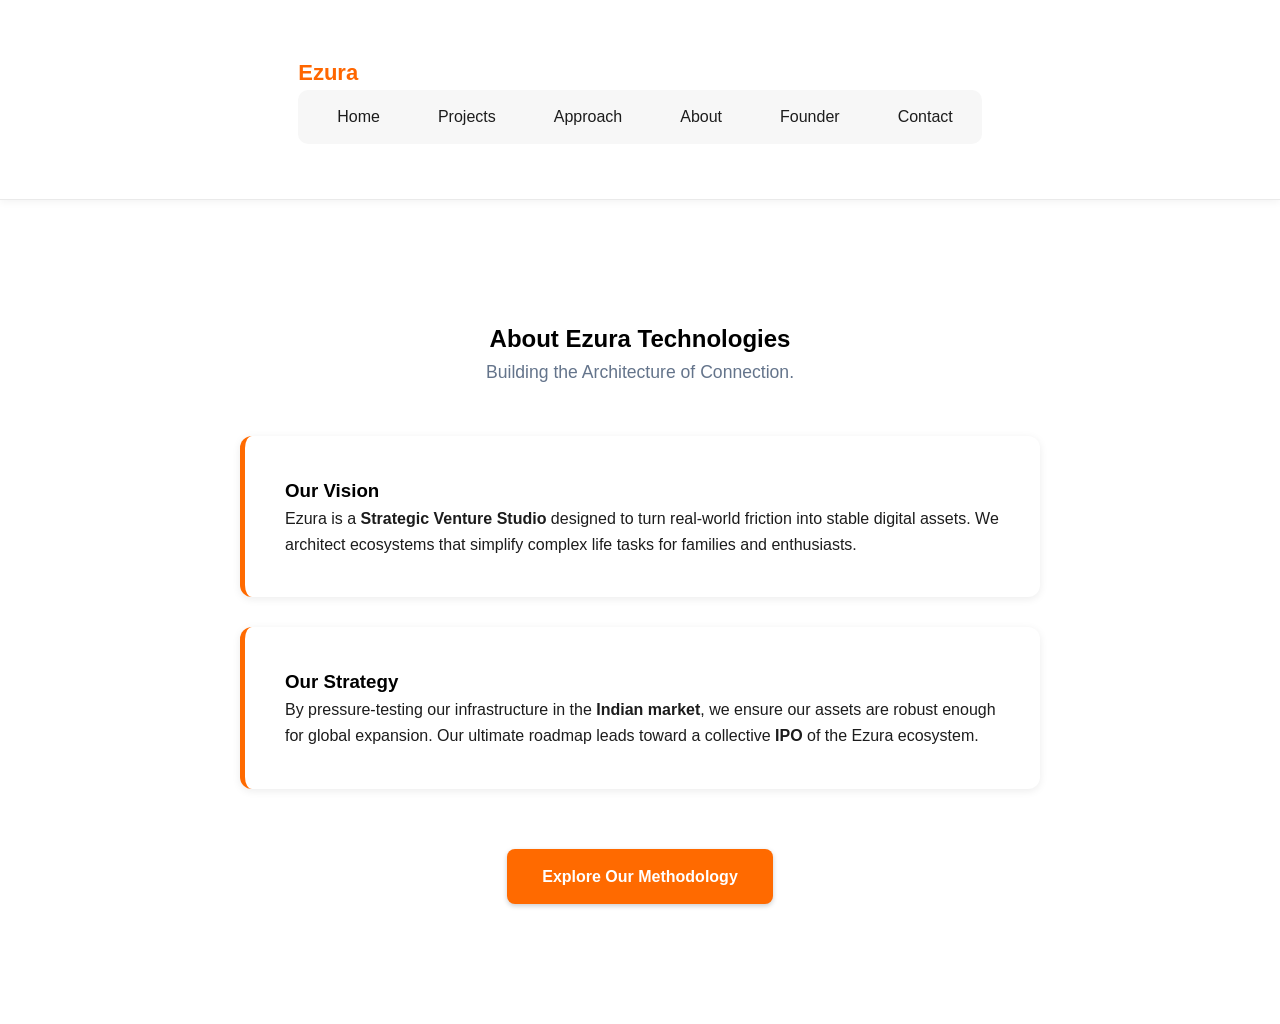
==== about.html @ c380993b "Add files via upload" ====
<!DOCTYPE html>
<html lang="en">
<head>
    <meta charset="UTF-8">
    <meta name="viewport" content="width=device-width, initial-scale=1.0">
    <title>About Ezura Technologies</title>
    <link rel="stylesheet" href="style.css">

    <link rel="icon" href="/ezura.ico" type="image/x-icon">
    <link rel="apple-touch-icon" sizes="180x180" href="/apple-touch-icon.png">
    <link rel="icon" type="image/png" sizes="32x32" href="/ezura-32x32.png">
    <link rel="icon" type="image/png" sizes="16x16" href="/ezura-16x16.png">
    <link rel="manifest" href="/site.webmanifest">

    <style>
        .brand-text { color: #000000 !important; font-weight: 700; }
        .about-section { padding: 80px 20px; background-color: #ffffff; text-align: center; }
        .subtitle { color: #64748b; font-size: 1.1rem; margin-bottom: 50px; }
        
        .about-content { max-width: 800px; margin: auto; text-align: left; }
        .about-card {
            background: #ffffff;
            padding: 40px;
            border-radius: 12px;
            box-shadow: 0 2px 8px rgba(0, 0, 0, 0.08); /* 2pt Shadow */
            border-left: 5px solid #ff6a00; /* Signature Orange Accent */
            margin-bottom: 30px;
        }

        .cta-button {
            display: inline-block;
            margin-top: 30px;
            padding: 15px 35px;
            background-color: #ff6a00 !important; 
            color: #ffffff !important; 
            text-decoration: none;
            border-radius: 8px; 
            font-weight: 700;
            transition: all 0.3s ease;
            box-shadow: 0 2px 5px rgba(0, 0, 0, 0.2);
        }
        .cta-button:hover { transform: scale(1.02); filter: brightness(1.1); }
        .fade-in { opacity: 0; transform: translateY(20px); transition: all 0.6s ease-out; }
        .fade-in.visible { opacity: 1; transform: translateY(0); }
    </style>
</head>
<body>

<nav class="navbar">
    <div class="container">
        <a href="index.html" class="nav-logo">Ezura</a>
        <div class="nav-links">
            <a href="index.html">Home</a>
            <a href="projects.html">Projects</a>
            <a href="approach.html">Approach</a>
            <a href="about.html">About</a>
            <a href="founder.html">Founder</a>
            <a href="contact.html">Contact</a>
        </div>
    </div>
</nav>

<section class="about-section">
    <div class="container fade-in">
        <h2 class="brand-text">About Ezura Technologies</h2>
        <p class="subtitle">Building the Architecture of Connection.</p>

        <div class="about-content">
            <div class="about-card">
                <h3 class="brand-text">Our Vision</h3>
                <p>Ezura is a <strong>Strategic Venture Studio</strong> designed to turn real-world friction into stable digital assets. We architect ecosystems that simplify complex life tasks for families and enthusiasts.</p>
            </div>

            <div class="about-card">
                <h3 class="brand-text">Our Strategy</h3>
                <p>By pressure-testing our infrastructure in the <strong>Indian market</strong>, we ensure our assets are robust enough for global expansion. Our ultimate roadmap leads toward a collective <strong>IPO</strong> of the Ezura ecosystem.</p>
            </div>
        </div>

        <a href="approach.html" class="cta-button">Explore Our Methodology</a>
    </div>
</section>

<script>
    document.addEventListener("DOMContentLoaded", function() {
        const fadeElements = document.querySelectorAll('.fade-in');
        const observer = new IntersectionObserver(entries => {
            entries.forEach(entry => {
                if(entry.isIntersecting) entry.target.classList.add('visible');
            });
        }, { threshold: 0.1 });
        fadeElements.forEach(el => observer.observe(el));
    });
</script>

</body>
</html>
---- style.css ----
/* =========================
   Reset & Base Styles
========================= */
* {
    box-sizing: border-box;
    margin: 0;
    padding: 0;
}

body, html {
    font-family: 'Inter', sans-serif;
    color: #1C1C1C;
    background-color: #ffffff;
    line-height: 1.6;
}

/* =========================
   Containers
========================= */
.container {
    max-width: 1200px;
    margin: 0 auto;
    padding: 40px 20px;
}

/* =========================
   Navbar
========================= */
.navbar {
    display: flex;
    justify-content: space-between;
    align-items: center;
    padding: 15px 20px;
    background-color: #ffffff;
    border-bottom: 1px solid #eaeaea;
    position: sticky;
    top: 0;
    z-index: 100;
    box-shadow: 0 2px 8px rgba(0,0,0,0.05);
}

/* Navbar logo */
.nav-logo {
    font-family: 'Montserrat', sans-serif;
    font-weight: 700;
    font-size: 22px;
    color: #FF6600;
    text-decoration: none;
}

/* Navbar links container */
.nav-links {
    display: flex;
    flex-wrap: wrap; /* allow wrapping on small screens */
    justify-content: flex-end;
    background: #f7f7f7; 
    padding: 5px 10px;
    border-radius: 10px;
    gap: 10px;
    max-width: 100%;
    overflow: hidden; /* prevent overflow on small screens */
}

/* Navbar links as buttons */
.nav-links a {
    margin-left: 10px;
    padding: 8px 18px;
    text-decoration: none;
    color: #1C1C1C;
    font-weight: 500;
    border-radius: 6px;
    display: inline-block;
    border: 1px solid transparent;
    transition: all 0.3s ease;
}

/* Hover effect */
.nav-links a:hover {
    color: #FF6600;
    border: 1px solid #FF6600;
    background-color: rgba(255, 102, 0, 0.1);
    transform: translateY(-2px);
    box-shadow: 0 2px 6px rgba(0,0,0,0.1);
}

/* Active page effect */
.nav-links a.active {
    color: #ffffff !important;
    background-color: #FF6600 !important;
    font-weight: 600;
    border: 1px solid #FF6600 !important;
    box-shadow: 0 2px 6px rgba(0,0,0,0.2);
}

/* Fade-in for sections or items */
.fade-in {
    opacity: 0;
    transform: translateY(20px);
    transition: opacity 0.8s ease-out, transform 0.8s ease-out;
}

.fade-in.visible {
    opacity: 1;
    transform: translateY(0);
}


/* =========================
   Hero Section
========================= */
.hero {
    text-align: center;
    padding: 100px 20px;
    background-color: #ffffff;
}
.hero h1 {
    font-family: 'Montserrat', sans-serif;
    font-size: 36px;
    font-weight: 700;
    margin-bottom: 20px;
}
.hero p {
    font-size: 18px;
    margin-bottom: 30px;
}
.btn {
    display: inline-block;
    background-color: #FF6600;
    color: white;
    padding: 12px 28px;
    text-decoration: none;
    border-radius: 6px;
    font-weight: 500;
    transition: background 0.3s, transform 0.3s, box-shadow 0.3s;
}
.btn:hover {
    background-color: #e65c00;
    transform: translateY(-2px) scale(1.03);
    box-shadow: 0 4px 12px rgba(0,0,0,0.2);
}

/* =========================
   Projects Section
========================= */
.projects {
    background-color: #f9f9f9;
    padding: 60px 20px;
}
.projects h2 {
    text-align: center;
    font-family: 'Montserrat', sans-serif;
    font-size: 32px;
    margin-bottom: 40px;
}
.project-cards {
    display: flex;
    flex-wrap: wrap;
    gap: 20px;
    justify-content: center;
}
.card {
    background: #fff;
    border-radius: 8px;
    padding: 20px;
    width: 280px;
    box-shadow: 0 4px 8px rgba(0,0,0,0.1);
    transition: transform 0.4s ease, box-shadow 0.4s ease;
}
.card:hover {
    transform: translateY(-6px) scale(1.02);
    box-shadow: 0 12px 24px rgba(0,0,0,0.15);
}
.card img {
    width: 100%;
    height: 120px;
    object-fit: contain;
    margin-bottom: 15px;
}
.card h3 {
    font-family: 'Montserrat', sans-serif;
    font-size: 22px;
    margin-bottom: 10px;
}
.card p {
    font-size: 14px;
    margin-bottom: 10px;
}
.card ul {
    padding-left: 20px;
    margin: 0;
    font-size: 14px;
}

/* =========================
   Approach Section
========================= */
.approach {
    padding: 80px 20px;
    background-color: #ffffff; 
    text-align: center;
}

/* Explicit Logo Orange for Headers */
.brand-text {
    color: #000000 !important;
}

.subtitle {
    color: #64748b;
    font-size: 1.1rem;
    margin-bottom: 50px;
}

/* --- Methodology Grid --- */
.approach-grid {
    display: grid;
    grid-template-columns: repeat(auto-fit, minmax(280px, 1fr));
    gap: 30px;
    max-width: 1100px;
    margin: 40px auto 0 auto;
}

/* --- Professional Cards with 2pt Shadow --- */
.approach-card {
    background: #ffffff;
    padding: 35px;
    border-radius: 12px;
    text-align: left;
    /* Subtle 2-point shadow for professional depth */
    box-shadow: 0 2px 8px rgba(0, 0, 0, 0.08);
    border-top: 4px solid #ff6a00;
    transition: transform 0.3s ease;
}

.approach-card:hover {
    transform: translateY(-3px);
}

.approach-card p {
    color: #334155;
    line-height: 1.6;
}

/* --- Partnership Portal --- */
.partnership-portal {
    margin-top: 80px;
    padding: 50px 20px;
    background: #f8fafc;
    border-radius: 15px;
    text-align: center;
    max-width: 900px;
    margin: 80px auto 0 auto;
    box-shadow: 0 2px 10px rgba(0, 0, 0, 0.05);
}

/* --- THE BUTTON: Forced Orange with White Text --- */
.cta-button {
    display: inline-block;
    margin-top: 25px;
    padding: 15px 35px;
    /* Forced Logo Orange Background */
    background-color: #ff6a00 !important; 
    /* Forced White Text for visibility */
    color: #ffffff !important; 
    text-decoration: none;
    border-radius: 8px; 
    font-weight: 700;
    text-transform: capitalize; 
    transition: all 0.3s ease;
    border: none;
    cursor: pointer;
    box-shadow: 0 2px 5px rgba(0, 0, 0, 0.2);
}

.cta-button:hover {
    background-color: #e65f00 !important;
    transform: scale(1.02);
}

/* =========================
   Founder Section
========================= */
.founder {
    background-color: #f5f5f5;
    padding: 60px 20px;
    text-align: center;
}

/* =========================
   Contact Section Modern Style
========================= */
.contact-section {
    padding: 60px 20px;
    text-align: center;
    background: #fdf7f0; /* subtle warm tint */
    border-radius: 15px;
}

/* Contact Info */
.contact-info {
    display: flex;
    flex-direction: column;
    gap: 20px;
    justify-content: center;
    align-items: center;
    margin-bottom: 40px;
}

.contact-info div {
    display: flex;
    align-items: center;
    gap: 10px;
    font-size: 1rem;
    color: #333;
}

.contact-info div i {
    font-size: 1.3rem;
    color: #FF6600;
}

.contact-info a {
    color: #FF6600;
    text-decoration: none;
}

.contact-info a:hover {
    text-decoration: underline;
}

/* Contact Form */
.contact-form {
    display: flex;
    flex-direction: column;
    max-width: 500px;
    margin: 0 auto;
    gap: 20px;
    padding: 20px;
    background-color: #fff;
    border-radius: 15px;
    box-shadow: 0 4px 20px rgba(0,0,0,0.08);
}

/* Form Group */
.contact-form .form-group {
    display: flex;
    flex-direction: column;
}

/* Labels */
.contact-form label {
    font-weight: 600;
    margin-bottom: 5px;
}

/* Inputs and Textarea */
.contact-form input,
.contact-form textarea {
    padding: 15px 12px;
    border: 1px solid #ddd;
    border-radius: 10px;
    font-size: 16px;
    width: 100%;
    box-sizing: border-box;
    transition: all 0.3s ease;
    background-color: #fff;
    box-shadow: 0 2px 6px rgba(0,0,0,0.05);
}

/* Focus state */
.contact-form input:focus,
.contact-form textarea:focus {
    border-color: #FF6600;
    box-shadow: 0 4px 12px rgba(255,102,0,0.2);
    outline: none;
}

/* Button */
.contact-form .btn {
    background: linear-gradient(135deg, #FF6600, #e65c00);
    color: #fff;
    font-weight: 600;
    border-radius: 10px;
    padding: 15px;
    font-size: 16px;
    box-shadow: 0 4px 12px rgba(255,102,0,0.3);
    border: none;
    cursor: pointer;
    transition: all 0.3s ease;
}

.contact-form .btn:hover {
    transform: translateY(-2px);
    box-shadow: 0 6px 15px rgba(255,102,0,0.35);
}

/* Fade-in Animation */
.contact-section.fade-in,
.contact-form.fade-in,
.hero.fade-in {
    opacity: 0;
    transform: translateY(20px);
    transition: opacity 0.8s ease-out, transform 0.8s ease-out;
}

.contact-section.fade-in.visible,
.contact-form.fade-in.visible,
.hero.fade-in.visible {
    opacity: 1;
    transform: translateY(0);
}

/* =========================
   Contact Buttons
========================= */
.contact-buttons {
    display: flex;
    justify-content: center;
    gap: 20px;
    margin-bottom: 20px;
    flex-wrap: wrap;
}
.email-btn, .whatsapp-btn {
    display: inline-flex;
    align-items: center;
    gap: 8px;
    font-weight: 600;
    padding: 12px 24px;
    border-radius: 10px;
    text-decoration: none;
    color: #fff;
    transition: all 0.3s ease;
}
.email-btn {
    background: linear-gradient(135deg, #FF6600, #e65c00);
}
.email-btn:hover {
    transform: translateY(-2px);
    box-shadow: 0 6px 15px rgba(255,102,0,0.35);
}
.whatsapp-btn {
    background: #25D366;
}
.whatsapp-btn:hover {
    transform: translateY(-2px);
    box-shadow: 0 6px 15px rgba(37,211,102,0.35);
}

/* Map + Address Side by Side */
.map-address-container {
    display: flex;
    gap: 30px;
    margin-top: 30px;
    flex-wrap: wrap; /* stack on small screens */
    justify-content: center;
    align-items: flex-start;
}

.contact-address {
    flex: 1 1 300px; /* take available space but min 300px */
    font-size: 1rem;
    color: #333;
    line-height: 1.6;
    background-color: #fff;
    padding: 20px;
    border-radius: 15px;
    box-shadow: 0 4px 20px rgba(0,0,0,0.08);
}

.contact-map {
    flex: 2 1 400px; /* take more space */
    border-radius: 15px;
    overflow: hidden;
    box-shadow: 0 4px 20px rgba(0,0,0,0.1);
}

.contact-map iframe {
    width: 100%;
    height: 400px;
    border: 0;
}

/* =========================
   Responsive Navbar for Mobile
========================= */
@media (max-width: 768px) {
    .nav-links {
        flex-wrap: wrap; /* allow links to wrap to next line */
        justify-content: center; /* center links */
        gap: 10px; /* spacing between buttons */
    }

    .nav-links a {
        margin-left: 0; /* remove left margin for better stacking */
        padding: 8px 16px; /* slightly smaller padding */
        font-size: 14px; /* adjust font size */
    }

    .navbar {
        padding: 10px 15px; /* reduce navbar padding */
    }
}
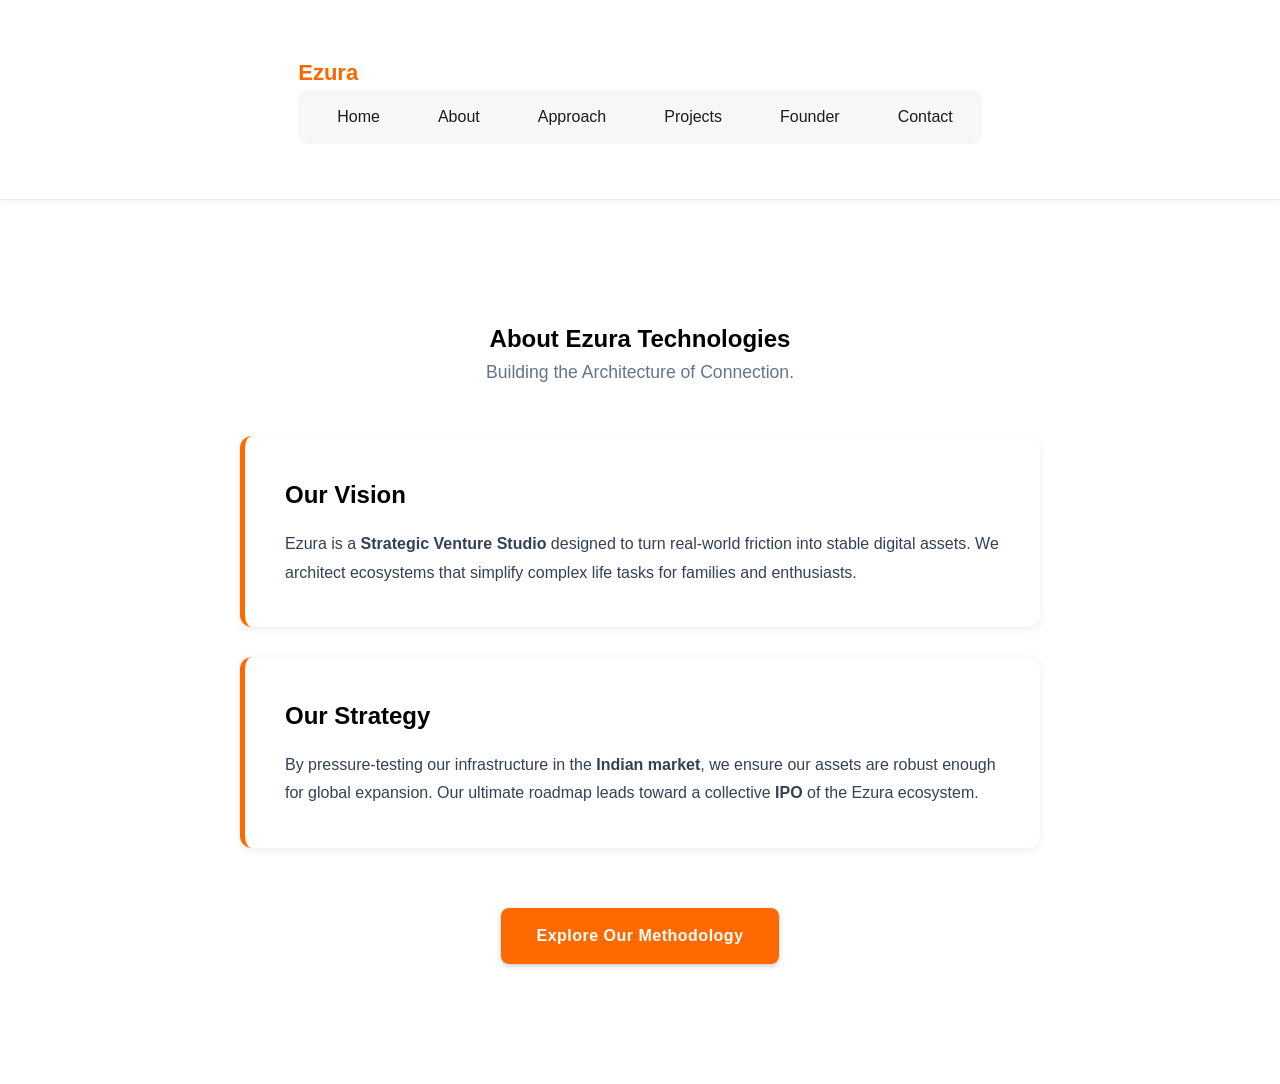
==== commit 489bde25: "Update about.html" ====
--- a/about.html
+++ b/about.html
@@ -51,9 +51,9 @@
         <a href="index.html" class="nav-logo">Ezura</a>
         <div class="nav-links">
             <a href="index.html">Home</a>
+            <a href="about.html">About</a>
+            <a href="approach.html">Approach</a>
             <a href="projects.html">Projects</a>
-            <a href="approach.html">Approach</a>
-            <a href="about.html">About</a>
             <a href="founder.html">Founder</a>
             <a href="contact.html">Contact</a>
         </div>
@@ -94,4 +94,5 @@
 </script>
 
 </body>
-</html>+
+</html>
--- a/style.css
+++ b/style.css
@@ -501,5 +501,106 @@
     }
 }
 
-
-
+/* =================================
+   Ezura About Page Specific Styles
+==================================== */
+
+/* 1. Branding & Typography */
+.brand-text {
+    color: #000000 !important; /* Bold Black for Authority */
+    font-weight: 700;
+}
+
+.about-section {
+    padding: 80px 20px;
+    background-color: #ffffff;
+    text-align: center;
+}
+
+.subtitle {
+    color: #64748b; /* Slate Gray for muted professional feel */
+    font-size: 1.1rem;
+    margin-bottom: 50px;
+}
+
+/* 2. Content Layout */
+.about-content {
+    max-width: 850px;
+    margin: 0 auto;
+    text-align: left;
+}
+
+/* 3. The Vision Cards (2-Point Shadow) */
+.about-card {
+    background: #ffffff;
+    padding: 40px;
+    border-radius: 12px;
+    /* Subtle 2-point shadow to reduce eye strain */
+    box-shadow: 0 2px 8px rgba(0, 0, 0, 0.08); 
+    border-left: 5px solid #ff6a00; /* Signature Orange Accent */
+    margin-bottom: 30px;
+    transition: transform 0.3s ease;
+}
+
+.about-card:hover {
+    transform: translateX(5px);
+    box-shadow: 0 4px 12px rgba(0, 0, 0, 0.12);
+}
+
+.about-card h3 {
+    margin-top: 0;
+    margin-bottom: 15px;
+    font-size: 1.5rem;
+}
+
+.about-card p {
+    color: #334155;
+    line-height: 1.8;
+}
+
+/* 4. The Action Button (Vibrant Orange) */
+.cta-button {
+    display: inline-block;
+    margin-top: 40px;
+    padding: 18px 40px;
+    background-color: #ff6a00 !important; /* Locked Brand Orange */
+    color: #ffffff !important; /* Forced White Text */
+    text-decoration: none;
+    border-radius: 8px; 
+    font-weight: 700;
+    letter-spacing: 0.5px;
+    transition: all 0.3s ease;
+    border: none;
+    cursor: pointer;
+    box-shadow: 0 2px 5px rgba(0, 0, 0, 0.2);
+}
+
+.cta-button:hover {
+    filter: brightness(1.1);
+    transform: scale(1.02);
+    box-shadow: 0 4px 10px rgba(0, 0, 0, 0.25);
+}
+
+/* 5. Animation Support */
+.fade-in {
+    opacity: 0;
+    transform: translateY(20px);
+    transition: opacity 0.8s ease-out, transform 0.8s ease-out;
+}
+
+.fade-in.visible {
+    opacity: 1;
+    transform: translateY(0);
+}
+
+/* 6. Responsive Tuning */
+@media (max-width: 768px) {
+    .about-card {
+        padding: 25px;
+    }
+    h2 {
+        font-size: 1.8rem;
+    }
+}
+
+
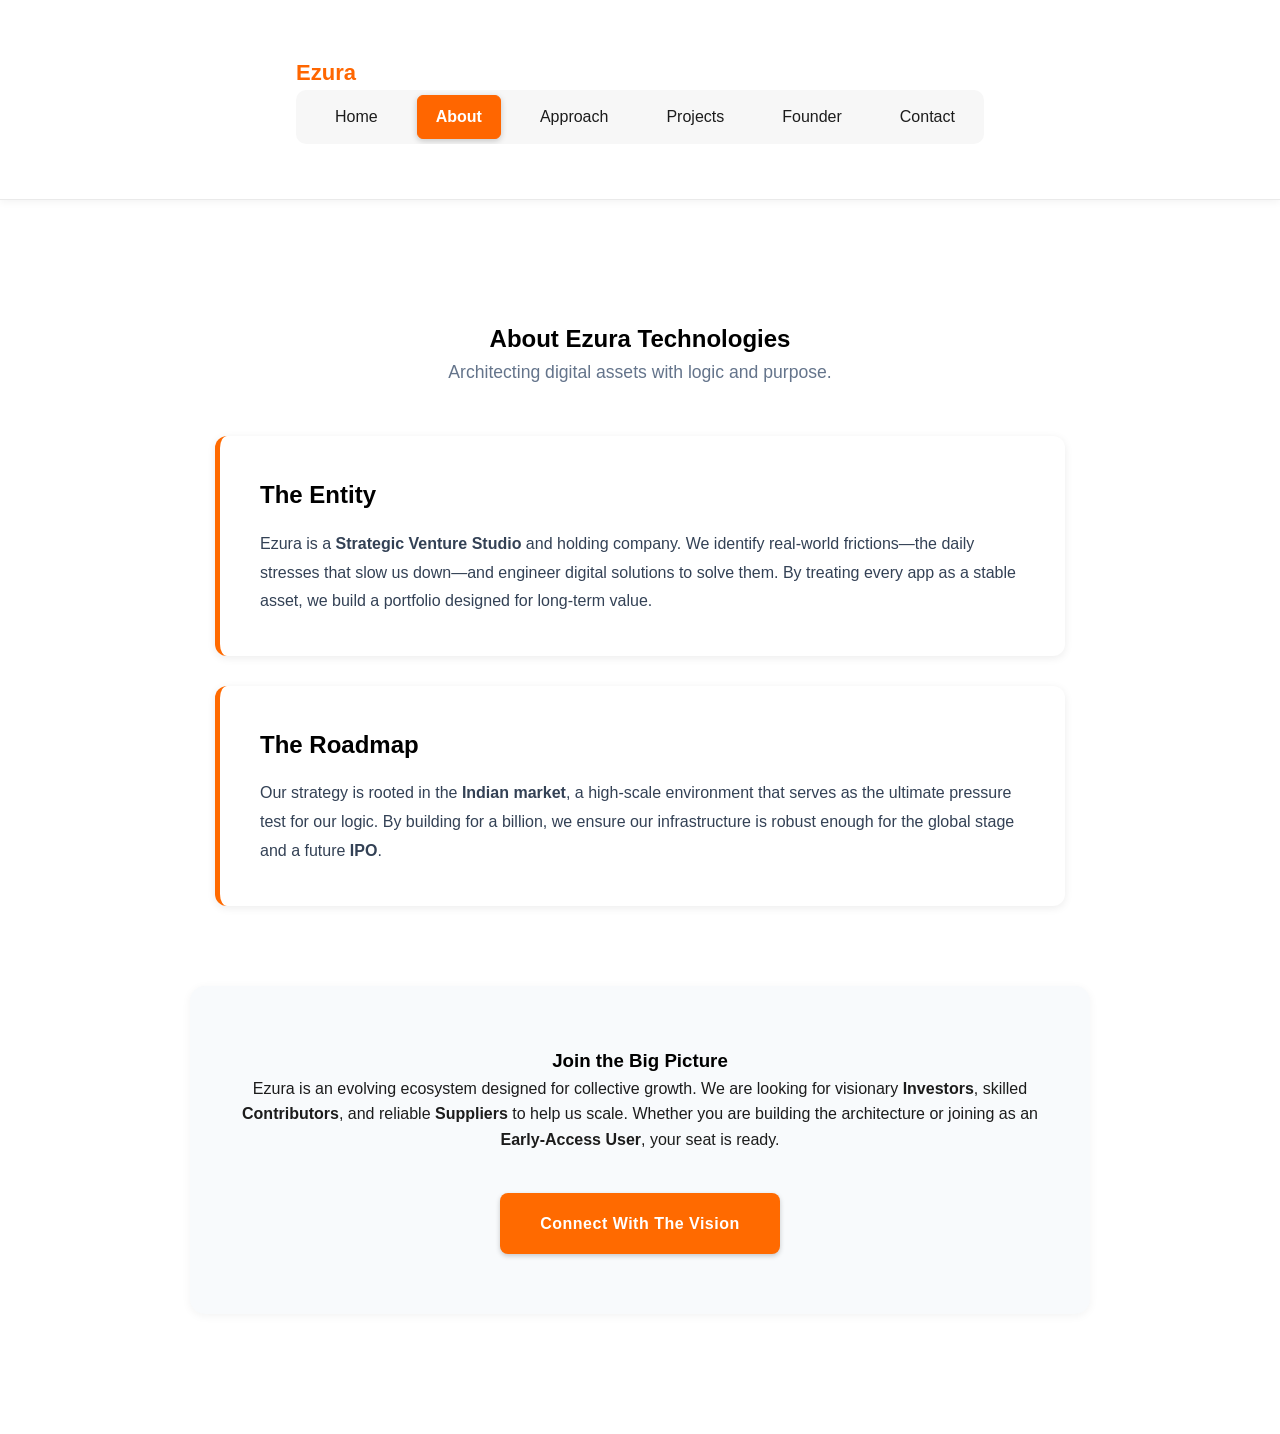
==== commit 122fab8f: "Update about.html" ====
--- a/about.html
+++ b/about.html
@@ -3,7 +3,8 @@
 <head>
     <meta charset="UTF-8">
     <meta name="viewport" content="width=device-width, initial-scale=1.0">
-    <title>About Ezura Technologies</title>
+    <title>About Ezura Technologies – The Big Picture</title>
+    
     <link rel="stylesheet" href="style.css">
 
     <link rel="icon" href="/ezura.ico" type="image/x-icon">
@@ -11,44 +12,13 @@
     <link rel="icon" type="image/png" sizes="32x32" href="/ezura-32x32.png">
     <link rel="icon" type="image/png" sizes="16x16" href="/ezura-16x16.png">
     <link rel="manifest" href="/site.webmanifest">
-
-    <style>
-        .brand-text { color: #000000 !important; font-weight: 700; }
-        .about-section { padding: 80px 20px; background-color: #ffffff; text-align: center; }
-        .subtitle { color: #64748b; font-size: 1.1rem; margin-bottom: 50px; }
-        
-        .about-content { max-width: 800px; margin: auto; text-align: left; }
-        .about-card {
-            background: #ffffff;
-            padding: 40px;
-            border-radius: 12px;
-            box-shadow: 0 2px 8px rgba(0, 0, 0, 0.08); /* 2pt Shadow */
-            border-left: 5px solid #ff6a00; /* Signature Orange Accent */
-            margin-bottom: 30px;
-        }
-
-        .cta-button {
-            display: inline-block;
-            margin-top: 30px;
-            padding: 15px 35px;
-            background-color: #ff6a00 !important; 
-            color: #ffffff !important; 
-            text-decoration: none;
-            border-radius: 8px; 
-            font-weight: 700;
-            transition: all 0.3s ease;
-            box-shadow: 0 2px 5px rgba(0, 0, 0, 0.2);
-        }
-        .cta-button:hover { transform: scale(1.02); filter: brightness(1.1); }
-        .fade-in { opacity: 0; transform: translateY(20px); transition: all 0.6s ease-out; }
-        .fade-in.visible { opacity: 1; transform: translateY(0); }
-    </style>
 </head>
-<body>
+<body class="blueprint-bg">
 
 <nav class="navbar">
     <div class="container">
         <a href="index.html" class="nav-logo">Ezura</a>
+
         <div class="nav-links">
             <a href="index.html">Home</a>
             <a href="about.html">About</a>
@@ -63,30 +33,50 @@
 <section class="about-section">
     <div class="container fade-in">
         <h2 class="brand-text">About Ezura Technologies</h2>
-        <p class="subtitle">Building the Architecture of Connection.</p>
+        <p class="subtitle">Architecting digital assets with logic and purpose.</p>
 
         <div class="about-content">
             <div class="about-card">
-                <h3 class="brand-text">Our Vision</h3>
-                <p>Ezura is a <strong>Strategic Venture Studio</strong> designed to turn real-world friction into stable digital assets. We architect ecosystems that simplify complex life tasks for families and enthusiasts.</p>
+                <h3 class="brand-text">The Entity</h3>
+                <p>Ezura is a <strong>Strategic Venture Studio</strong> and holding company. We identify real-world frictions—the daily stresses that slow us down—and engineer digital solutions to solve them. By treating every app as a stable asset, we build a portfolio designed for long-term value.</p>
             </div>
 
             <div class="about-card">
-                <h3 class="brand-text">Our Strategy</h3>
-                <p>By pressure-testing our infrastructure in the <strong>Indian market</strong>, we ensure our assets are robust enough for global expansion. Our ultimate roadmap leads toward a collective <strong>IPO</strong> of the Ezura ecosystem.</p>
+                <h3 class="brand-text">The Roadmap</h3>
+                <p>Our strategy is rooted in the <strong>Indian market</strong>, a high-scale environment that serves as the ultimate pressure test for our logic. By building for a billion, we ensure our infrastructure is robust enough for the global stage and a future <strong>IPO</strong>.</p>
             </div>
         </div>
 
-        <a href="approach.html" class="cta-button">Explore Our Methodology</a>
+        <div class="partnership-portal">
+            <h3 class="brand-text">Join the Big Picture</h3>
+            <p>Ezura is an evolving ecosystem designed for collective growth. We are looking for visionary <strong>Investors</strong>, skilled <strong>Contributors</strong>, and reliable <strong>Suppliers</strong> to help us scale. Whether you are building the architecture or joining as an <strong>Early-Access User</strong>, your seat is ready.</p>
+            <a href="contact.html" class="cta-button">Connect with the Vision</a>
+        </div>
     </div>
 </section>
 
 <script>
     document.addEventListener("DOMContentLoaded", function() {
+        /* --- 1. Nav Highlight Logic --- */
+        const navLinks = document.querySelectorAll('.nav-links a');
+        const currentPath = window.location.pathname.split("/").pop() || "index.html";
+
+        navLinks.forEach(link => {
+            // Remove active class from all first
+            link.classList.remove('active');
+            // If the href matches the filename, add active class
+            if (link.getAttribute('href') === currentPath) {
+                link.classList.add('active');
+            }
+        });
+
+        /* --- 2. Scroll Animation Logic --- */
         const fadeElements = document.querySelectorAll('.fade-in');
         const observer = new IntersectionObserver(entries => {
             entries.forEach(entry => {
-                if(entry.isIntersecting) entry.target.classList.add('visible');
+                if(entry.isIntersecting) {
+                    entry.target.classList.add('visible');
+                }
             });
         }, { threshold: 0.1 });
         fadeElements.forEach(el => observer.observe(el));
@@ -94,5 +84,4 @@
 </script>
 
 </body>
-
 </html>
--- a/style.css
+++ b/style.css
@@ -192,48 +192,57 @@
 }
 
 /* =========================
-   Approach Section
-========================= */
-.approach {
+   Approach & Shared Utility
+   ========================= */
+
+/* Main Section Containers */
+.approach, 
+.approach-section {
     padding: 80px 20px;
-    background-color: #ffffff; 
+    background-color: #ffffff;
     text-align: center;
 }
 
-/* Explicit Logo Orange for Headers */
+/* Typography Authority */
 .brand-text {
-    color: #000000 !important;
+    color: #000000 !important; /* Professional Black Authority */
 }
 
 .subtitle {
-    color: #64748b;
+    color: #64748b; /* Slate Gray for low eye-stress */
     font-size: 1.1rem;
     margin-bottom: 50px;
 }
 
-/* --- Methodology Grid --- */
+/* Methodology Grid Layout */
 .approach-grid {
     display: grid;
-    grid-template-columns: repeat(auto-fit, minmax(280px, 1fr));
+    grid-template-columns: repeat(auto-fit, minmax(300px, 1fr));
     gap: 30px;
     max-width: 1100px;
-    margin: 40px auto 0 auto;
-}
-
-/* --- Professional Cards with 2pt Shadow --- */
+    margin: 40px auto;
+}
+
+/* Professional Cards with 2pt Shadow Logic */
 .approach-card {
     background: #ffffff;
     padding: 35px;
     border-radius: 12px;
     text-align: left;
-    /* Subtle 2-point shadow for professional depth */
-    box-shadow: 0 2px 8px rgba(0, 0, 0, 0.08);
-    border-top: 4px solid #ff6a00;
-    transition: transform 0.3s ease;
+    /* Subtle 2-point shadow for professional depth and zero eye-stress */
+    box-shadow: 0 2px 8px rgba(0, 0, 0, 0.08); 
+    border-top: 4px solid #ff6a00; /* Signature Logo Orange */
+    transition: transform 0.3s ease, box-shadow 0.3s ease;
 }
 
 .approach-card:hover {
-    transform: translateY(-3px);
+    transform: translateY(-5px);
+    box-shadow: 0 4px 12px rgba(0, 0, 0, 0.12);
+}
+
+.approach-card h3 {
+    margin-bottom: 15px;
+    font-size: 1.4rem;
 }
 
 .approach-card p {
@@ -241,27 +250,30 @@
     line-height: 1.6;
 }
 
-/* --- Partnership Portal --- */
+/* Partnership Portal / Big Picture Section */
 .partnership-portal {
     margin-top: 80px;
-    padding: 50px 20px;
+    padding: 60px 30px;
     background: #f8fafc;
     border-radius: 15px;
     text-align: center;
     max-width: 900px;
-    margin: 80px auto 0 auto;
+    margin-left: auto;
+    margin-right: auto;
     box-shadow: 0 2px 10px rgba(0, 0, 0, 0.05);
 }
 
-/* --- THE BUTTON: Forced Orange with White Text --- */
+.approach-footer {
+    margin-top: 50px;
+}
+
+/* --- THE BUTTON: Brand Consistent --- */
 .cta-button {
     display: inline-block;
     margin-top: 25px;
     padding: 15px 35px;
-    /* Forced Logo Orange Background */
-    background-color: #ff6a00 !important; 
-    /* Forced White Text for visibility */
-    color: #ffffff !important; 
+    background-color: #ff6a00 !important; /* Forced Logo Orange */
+    color: #ffffff !important; /* Forced White for legibility */
     text-decoration: none;
     border-radius: 8px; 
     font-weight: 700;
@@ -276,7 +288,6 @@
     background-color: #e65f00 !important;
     transform: scale(1.02);
 }
-
 /* =========================
    Founder Section
 ========================= */
@@ -604,3 +615,4 @@
 }
 
 
+
